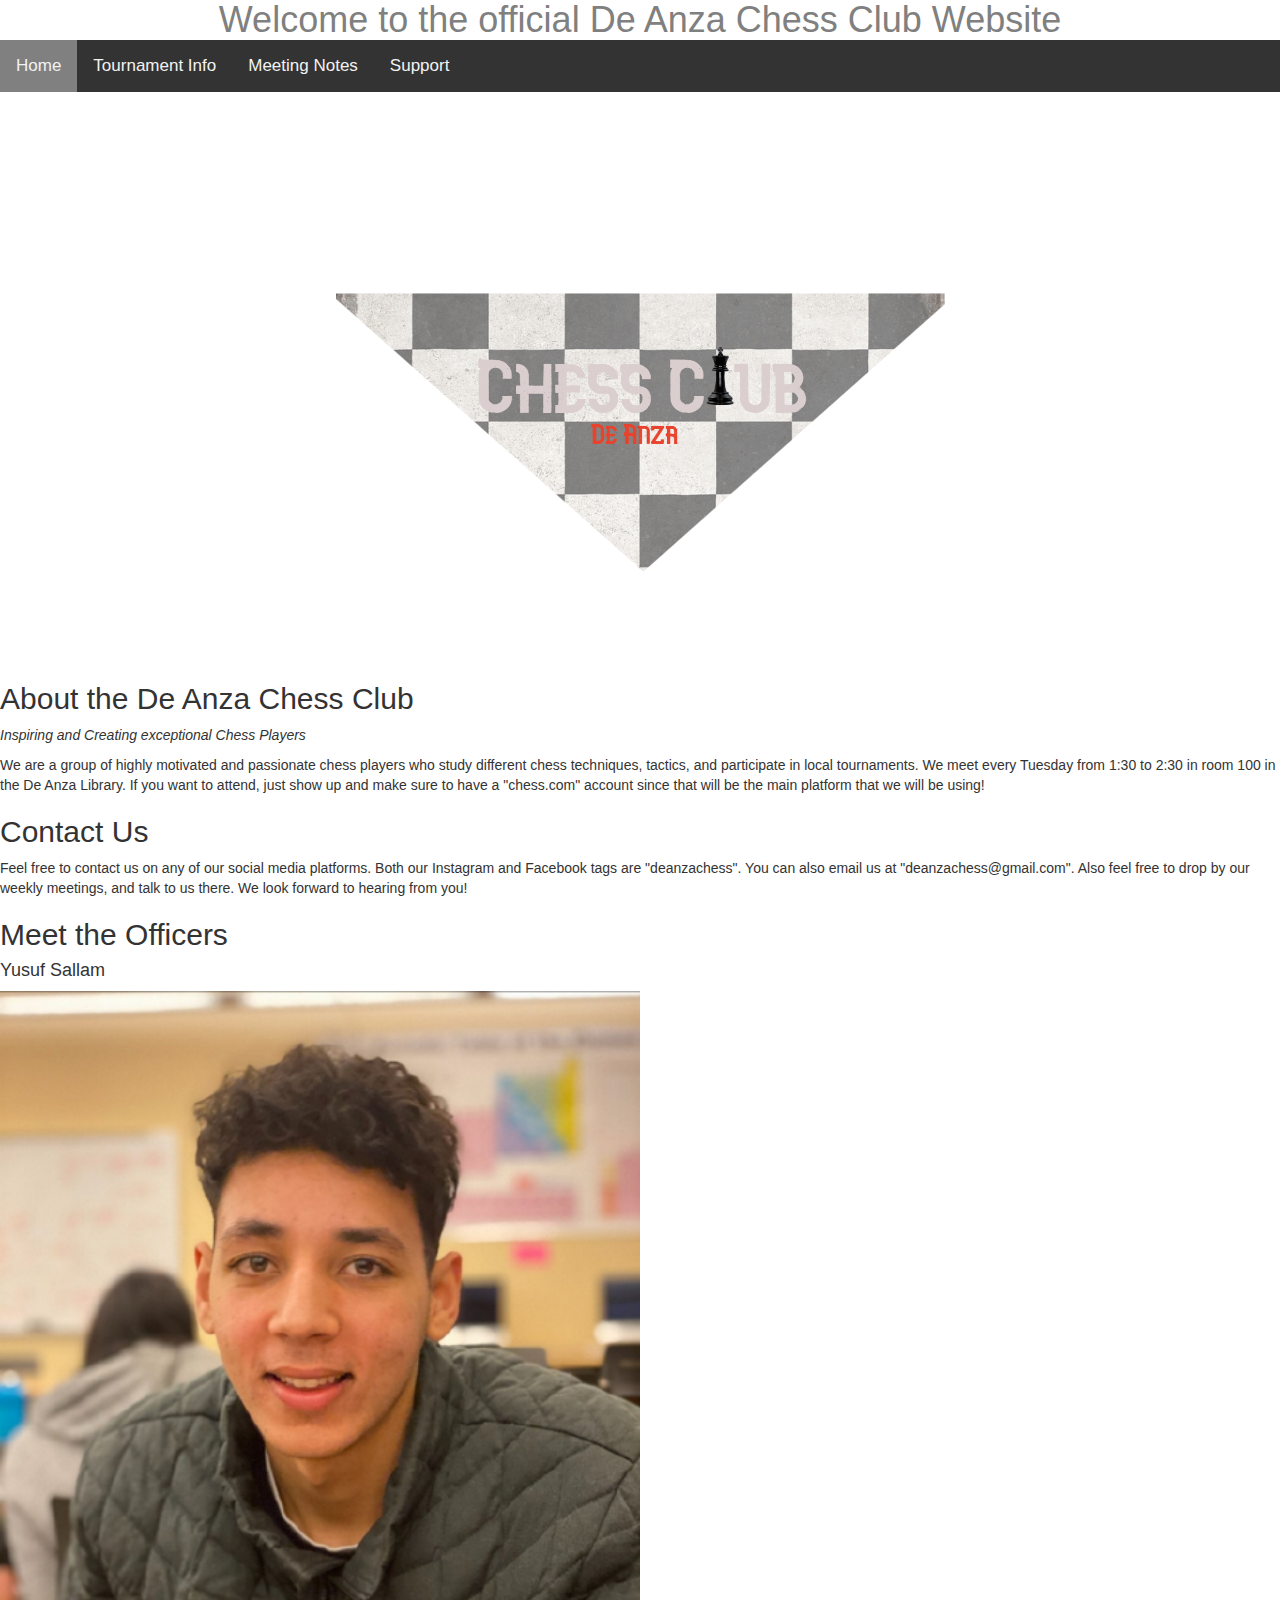
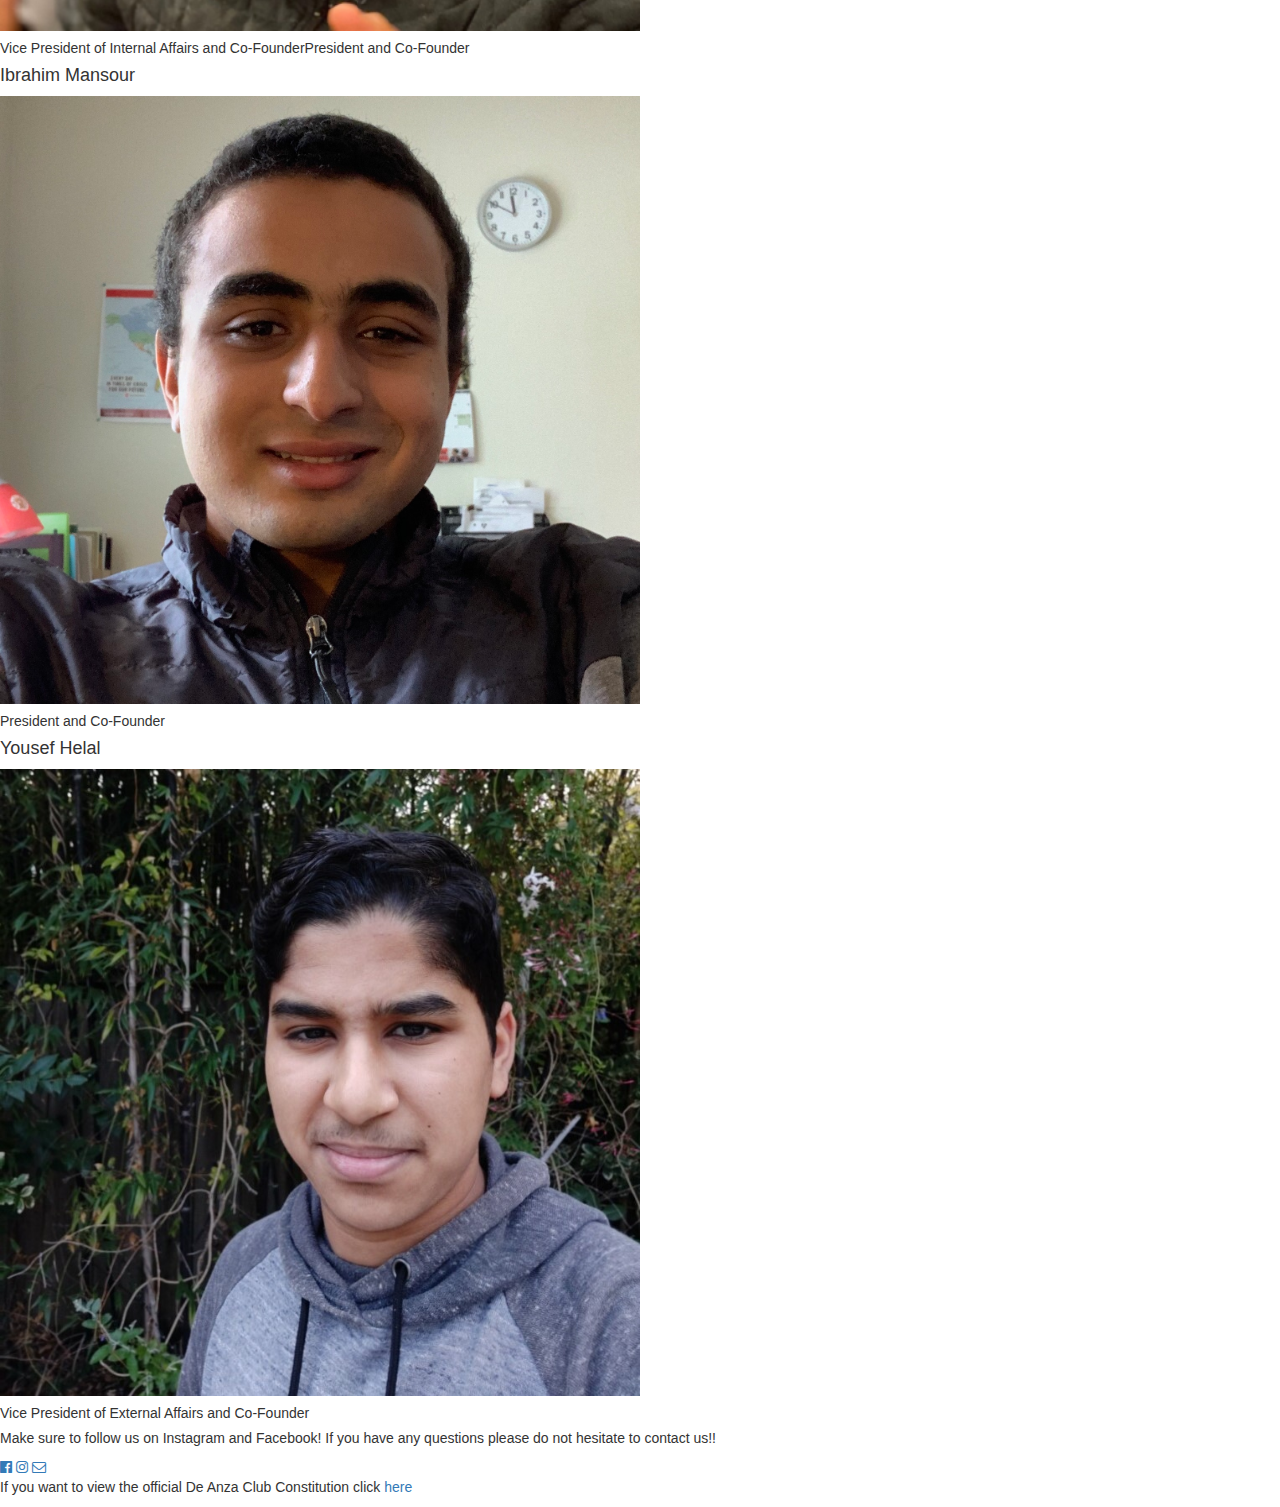
==== index.html @ 9d381032 "Add files via upload" ====
<!DOCTYPE html>
<html>
<meta charset="UTF-8">
<meta name="viewport" content="width=device-width, initial-scale=1">
<link rel="stylesheet" href="https://www.w3schools.com/w3css/3/w3.css">
<link rel="stylesheet" href="https://cdnjs.cloudflare.com/ajax/libs/font-awesome/4.6.3/css/font-awesome.min.css">


<head>
  <link rel="stylesheet" type="text/css" href="chessWeb.css">
  <link rel="stylesheet" href="https://maxcdn.bootstrapcdn.com/bootstrap/3.4.1/css/bootstrap.min.css">
  <script src="https://ajax.googleapis.com/ajax/libs/jquery/3.4.1/jquery.min.js"></script>
  <script src="https://maxcdn.bootstrapcdn.com/bootstrap/3.4.1/js/bootstrap.min.js"></script>
  <title>DA Chess</title>
</head>

<body>

  <h1 class="pageTitle">Welcome to the official De Anza Chess Club Website</h1>
  <div class="topnav">
    <a  href="Home.html" style="background-color: grey;">Home</a>
    <a href="Tournament Info.html">Tournament Info</a>
    <a href="Meeting Notes.html">Meeting Notes</a>
    <a href="Support.html">Support</a>
</div>

  <section>
    <img class="mySlides" src="Logo.png">
    <img class="mySlides" src="Chess1.jpg">
    <img class="mySlides" src="Chess2.jpg">
  
  </section>
  <section class="w3-container w3-center w3-content" style="">
    <h2 class="w3-wide">About the De Anza Chess Club</h2>
    <p class="w3-opacity"><i>Inspiring and Creating exceptional Chess Players</i></p>
    <p class="w3-justify">We are a group of highly motivated and passionate chess players who study different chess techniques, tactics, and participate in local tournaments. We meet every Tuesday from 1:30 to 2:30 in room 100 in the De Anza Library. If you want to attend, just show up and make sure to have a "chess.com" account since that will be the main platform that we will be using!</p>
  </section>

  <section class="w3-container w3-center w3-content" style="">
    <h2 class="w3-wide">Contact Us</h2>
    <p class="w3-justify">Feel free to contact us on any of our social media platforms. Both our Instagram and Facebook tags are "deanzachess". You can also email us at "deanzachess@gmail.com". Also feel free to drop by our weekly meetings, and talk to us there. We look forward to hearing from you!</p>
  </section>
  
  <section class="w3-container w3-center w3-content">
    <h2 class="w3-wide">Meet the Officers</h2>    
  </section>  
  
  <section class="w3-row-padding w3-center w3-light-grey">
    <article class="w3-third">
      <h4>Yusuf Sallam</h4>
      <img src="YousefS.jpg" alt="Random Name" style="width:50%">
      <br>
      <h5>Vice President of Internal Affairs and Co-FounderPresident and Co-Founder</h5>
   </article>
  
   <article class="w3-third">
     <h4>Ibrahim Mansour</h4>
     <img src="Ibrahim.jpg" alt="Random Name" style="width:50%">
     <br>
     <h5>President and Co-Founder</h5>
    </article>
  
    <article class="w3-third">
      <h4>Yousef Helal</h4>
      <img src="YousefH.jpg" alt="Random Name" style="width:50%">
      <br>
      <h5>Vice President of External Affairs and Co-Founder</h5>
    </article>
  </section>

  <footer class="w3-container w3-padding-64 w3-center w3-black w3-xlarge">
	  <h5> Make sure to follow us on Instagram and Facebook! If you have any questions please do not hesitate to contact us!! </h5>
    <a href="https://facebook.com/deanza.chess.9"><i class="fa fa-facebook-official"></i></a>
    <a href="https://instagram.com/deanzachess"><i class="fa fa-instagram"></i></a>
    <a href="mailto:deanzachess@gmail.com"><i class="fa fa-envelope-o"></i></a>

    <p class="w3-medium">
    If you want to view the official De Anza Club Constitution click <a href="https://docs.google.com/document/d/16hkCBBiRBab0R5cbWGACp3aBkty7rf8jSpmA3pfYhrE/edit?usp=sharing" target="_blank">here</a>
    </p>
  </footer>

  <script type="text/javascript" src="chessWeb.js?version=5"></script>

</body>
</html>
---- chessWeb.css ----
body {

    font-family: sans-serif;
    padding: 0;
    margin: 0;
}

#navigationBar {
    color: blue;
    margin: 0 auto;
    text-emphasis-color: blue;
}

.topnav {
    background-color: #333;
    overflow: hidden;
  }
  
  /* Style the links inside the navigation bar */
  .topnav a {
    float: left;
    color: #f2f2f2;
    text-align: center;
    padding: 14px 16px;
    text-decoration: none;
    font-size: 17px;
  }


 
  
  /* Change the color of links on hover */
  .topnav a:hover {
    background-color: #ddd;
    color: black;
  }
  
  /* Add a color to the active/current link */
  .topnav a.active {
    background-color: #4CAF50;
    color: white;
  }

  .pageTitle {
      font-family: 'Gill Sans', 'Gill Sans MT', Calibri, 'Trebuchet MS', sans-serif;
      margin: 0 auto;
      text-align: center;
      color: gray;
  }

 .mySlides {
   width: calc(80%);
   max-height: 550px;
   margin: 0 auto;
   margin-top: calc(20px);
  }
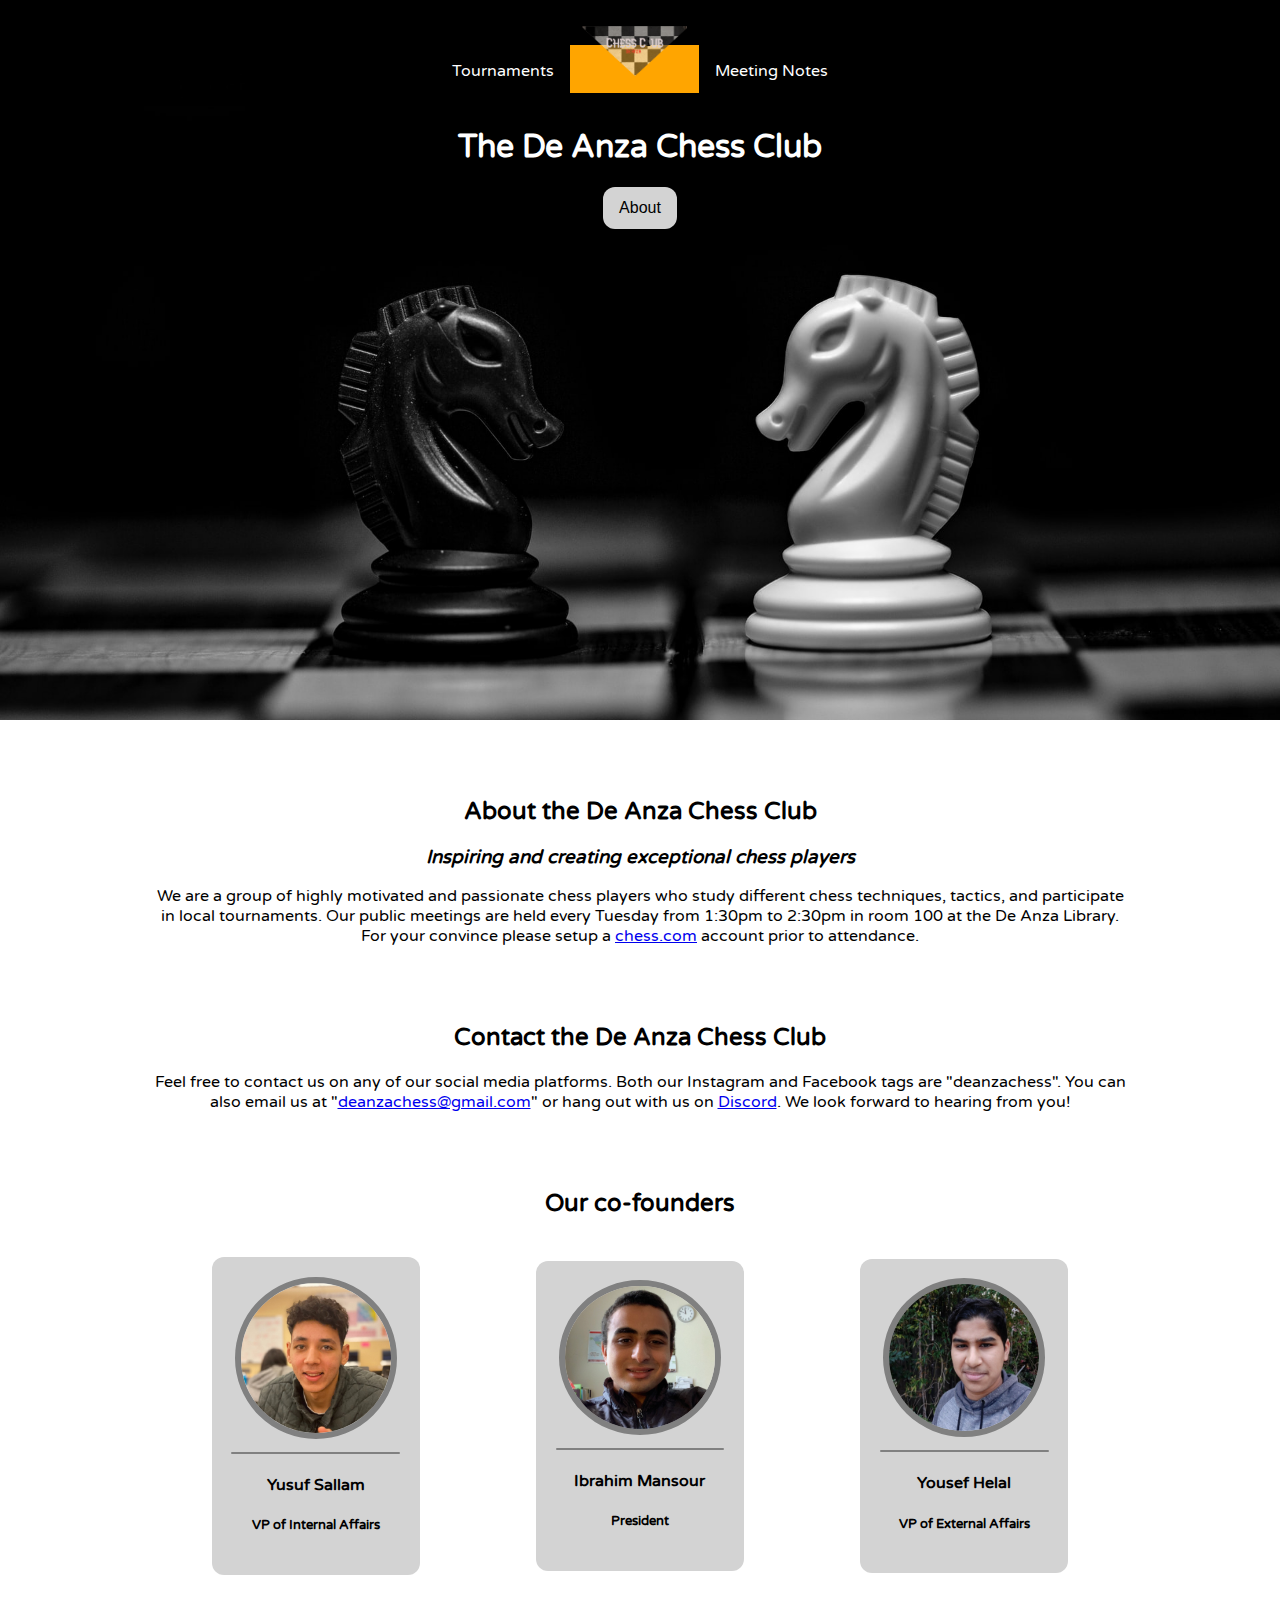
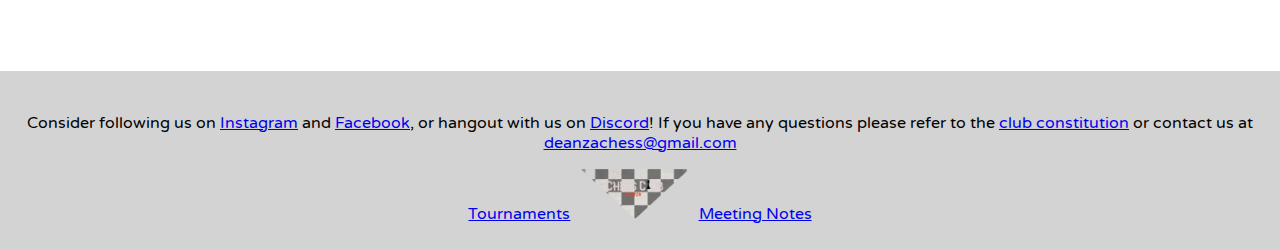
==== commit 06575587: "New ignore file, small changes to README grammar." ====
--- a/index.html
+++ b/index.html
@@ -1,85 +1,70 @@
+<!-- DA CHESS. Originally built by Yousef H, lorem, and lorem. Website overhaul by Ayman A. -->
 <!DOCTYPE html>
-<html>
-<meta charset="UTF-8">
-<meta name="viewport" content="width=device-width, initial-scale=1">
-<link rel="stylesheet" href="https://www.w3schools.com/w3css/3/w3.css">
-<link rel="stylesheet" href="https://cdnjs.cloudflare.com/ajax/libs/font-awesome/4.6.3/css/font-awesome.min.css">
+<html lang="en" dir="ltr" locale="en_us" user-region="north-america">
 
-
-<head>
-  <link rel="stylesheet" type="text/css" href="chessWeb.css">
-  <link rel="stylesheet" href="https://maxcdn.bootstrapcdn.com/bootstrap/3.4.1/css/bootstrap.min.css">
-  <script src="https://ajax.googleapis.com/ajax/libs/jquery/3.4.1/jquery.min.js"></script>
-  <script src="https://maxcdn.bootstrapcdn.com/bootstrap/3.4.1/js/bootstrap.min.js"></script>
+<head data-buildNum="x1.01::69">
+  <meta charset="UTF-8">
+  <meta name="viewport" content="initial-scale=1, minimum-scale=1, width=device-width">
+  <!-- Meta -->
   <title>DA Chess</title>
+  <meta name="robots" content="index">
+  <meta name="title" content="DA Chess">
+  <meta name="author" content="De Anza Chess Club">
+  <meta http-equiv="X-UA-Compatible" content="ie=edge">
+  <link rel="icon" href="assets/images/da_chess_logo.png">
+  <link rel="stylesheet" type="text/css" href="style.css">
+  <link rel="icon" href="assets/images/da_chess_logo.png">
+  <meta property="google:search-sre-monitor" content="en_us">
+  <link href="https://fonts.googleapis.com/icon?family=Material+Icons" rel="stylesheet">
+  <link href="https://fonts.googleapis.com/css2?family=Varela+Round&display=swap" rel="stylesheet">
+  <link rel="stylesheet" href="https://cdnjs.cloudflare.com/ajax/libs/animate.css/3.7.0/animate.min.css">
 </head>
 
 <body>
+  <header>
+    <nav id="nav"></nav>
+    <h1>The De Anza Chess Club</h1>
+    <button><a href="#about">About</a></button>
+  </header>
 
-  <h1 class="pageTitle">Welcome to the official De Anza Chess Club Website</h1>
-  <div class="topnav">
-    <a  href="Home.html" style="background-color: grey;">Home</a>
-    <a href="Tournament Info.html">Tournament Info</a>
-    <a href="Meeting Notes.html">Meeting Notes</a>
-    <a href="Support.html">Support</a>
-</div>
-
-  <section>
-    <img class="mySlides" src="Logo.png">
-    <img class="mySlides" src="Chess1.jpg">
-    <img class="mySlides" src="Chess2.jpg">
-  
-  </section>
-  <section class="w3-container w3-center w3-content" style="">
-    <h2 class="w3-wide">About the De Anza Chess Club</h2>
-    <p class="w3-opacity"><i>Inspiring and Creating exceptional Chess Players</i></p>
-    <p class="w3-justify">We are a group of highly motivated and passionate chess players who study different chess techniques, tactics, and participate in local tournaments. We meet every Tuesday from 1:30 to 2:30 in room 100 in the De Anza Library. If you want to attend, just show up and make sure to have a "chess.com" account since that will be the main platform that we will be using!</p>
+  <section id="about">
+    <h2>About the De Anza Chess Club</h2>
+    <h3><i>Inspiring and creating exceptional chess players</i></h3>
+    <p>We are a group of highly motivated and passionate chess players who study different chess techniques, tactics, and participate in local tournaments. Our public meetings are held every Tuesday from 1:30pm to 2:30pm in room 100 at the De Anza Library. For your convince please setup a <a href="https://chess.com">chess.com</a> account prior to attendance.</p>
   </section>
 
-  <section class="w3-container w3-center w3-content" style="">
-    <h2 class="w3-wide">Contact Us</h2>
-    <p class="w3-justify">Feel free to contact us on any of our social media platforms. Both our Instagram and Facebook tags are "deanzachess". You can also email us at "deanzachess@gmail.com". Also feel free to drop by our weekly meetings, and talk to us there. We look forward to hearing from you!</p>
-  </section>
-  
-  <section class="w3-container w3-center w3-content">
-    <h2 class="w3-wide">Meet the Officers</h2>    
-  </section>  
-  
-  <section class="w3-row-padding w3-center w3-light-grey">
-    <article class="w3-third">
-      <h4>Yusuf Sallam</h4>
-      <img src="YousefS.jpg" alt="Random Name" style="width:50%">
-      <br>
-      <h5>Vice President of Internal Affairs and Co-FounderPresident and Co-Founder</h5>
-   </article>
-  
-   <article class="w3-third">
-     <h4>Ibrahim Mansour</h4>
-     <img src="Ibrahim.jpg" alt="Random Name" style="width:50%">
-     <br>
-     <h5>President and Co-Founder</h5>
-    </article>
-  
-    <article class="w3-third">
-      <h4>Yousef Helal</h4>
-      <img src="YousefH.jpg" alt="Random Name" style="width:50%">
-      <br>
-      <h5>Vice President of External Affairs and Co-Founder</h5>
-    </article>
+  <section id="contact">
+    <h2>Contact the De Anza Chess Club</h2>
+    <p>Feel free to contact us on any of our social media platforms. Both our Instagram and Facebook tags are "deanzachess". You can also email us at "<a href="mailto:deanzachess@gmail.com">deanzachess@gmail.com</a>" or hang out with us on <a href="#">Discord</a>. We look forward to hearing from you!</p>
   </section>
 
-  <footer class="w3-container w3-padding-64 w3-center w3-black w3-xlarge">
-	  <h5> Make sure to follow us on Instagram and Facebook! If you have any questions please do not hesitate to contact us!! </h5>
-    <a href="https://facebook.com/deanza.chess.9"><i class="fa fa-facebook-official"></i></a>
-    <a href="https://instagram.com/deanzachess"><i class="fa fa-instagram"></i></a>
-    <a href="mailto:deanzachess@gmail.com"><i class="fa fa-envelope-o"></i></a>
+  <section id="officers">
+    <h2>Our co-founders</h2>
+    <div id="row">
+      <div class="columns">
+        <img src="assets/images/officer_3.jpg" alt="Image of Yusuf Sallam.">
+        <hr>
+        <h4>Yusuf Sallam</h4>
+        <h5>VP of Internal Affairs</h5>
+      </div>
+      <div class=" columns">
+        <img src="assets/images/officer_1.jpg" alt="Image of Ibrahim Mansour.">
+        <hr>
+        <h4>Ibrahim Mansour</h4>
+        <h5>President</h5>
+      </div>
+      <div class="columns">
+        <img src="assets/images/officer_2.jpg" alt="Image of Yousef Helal.">
+        <hr>
+        <h4>Yousef Helal</h4>
+        <h5>VP of External Affairs</h5>
+      </div>
+    </div>
+  </section>
 
-    <p class="w3-medium">
-    If you want to view the official De Anza Club Constitution click <a href="https://docs.google.com/document/d/16hkCBBiRBab0R5cbWGACp3aBkty7rf8jSpmA3pfYhrE/edit?usp=sharing" target="_blank">here</a>
-    </p>
-  </footer>
+  <footer id="footer"></footer>
 
-  <script type="text/javascript" src="chessWeb.js?version=5"></script>
+  <script type="text/javascript" src="script.js"></script>
+</body>
 
-</body>
 </html>
--- a/style.css
+++ b/style.css
@@ -0,0 +1,100 @@
+body {
+  margin: 0;
+  padding: 0;
+  font-family: 'Varela Round', sans-serif;
+}
+
+hr {
+  height: 2px;
+  border: none;
+  border-radius: 12px;
+  background-color: grey;
+}
+
+nav {
+  padding: 2%;
+  overflow: hidden;
+  text-align: center;
+  background: rgba(0, 0, 0, 0.5);
+}
+
+nav a {
+  color: white;
+  font-size: 16px;
+  text-align: center;
+  padding: 12px 16px;
+  text-decoration: none;
+}
+
+#menu_home {
+  padding: 16px 12px 12px 12px;
+}
+
+#menu_home img {
+  width: auto;
+  height: 50px;
+}
+
+header {
+  height: 80vh;
+  color: white;
+  text-align: center;
+  background-size: cover;
+  background-position: center;
+  background-repeat: no-repeat;
+  background-image: url("assets/images/hero.jpg");
+}
+
+button {
+  border: none;
+  padding: 12px 16px;
+  border-radius: 12px;
+  background: lightgrey;
+}
+
+button a {
+  color: black;
+  font-size: 16px;
+  text-decoration: none;
+}
+
+section {
+  margin: 6% 12%;
+  text-align: center;
+}
+
+#row {
+  display: flex;
+  align-items: center;
+  justify-content: center;
+}
+
+.columns {
+  padding: 2%;
+  flex: 33.33%;
+  margin: 2% 6%;
+  align-items: center;
+  border-radius: 12px;
+  justify-content: center;
+  background: lightgray;
+}
+
+.columns img {
+  width: 150px;
+  height: auto;
+  border-radius: 50%;
+  border: solid grey 6px;
+}
+
+footer {
+  padding: 2%;
+  text-align: center;
+  background: lightgrey;
+}
+
+@media screen and (max-width: 600px) {
+  /* TODO: fix below */
+  .columns {
+    width: 100%;
+  }
+}